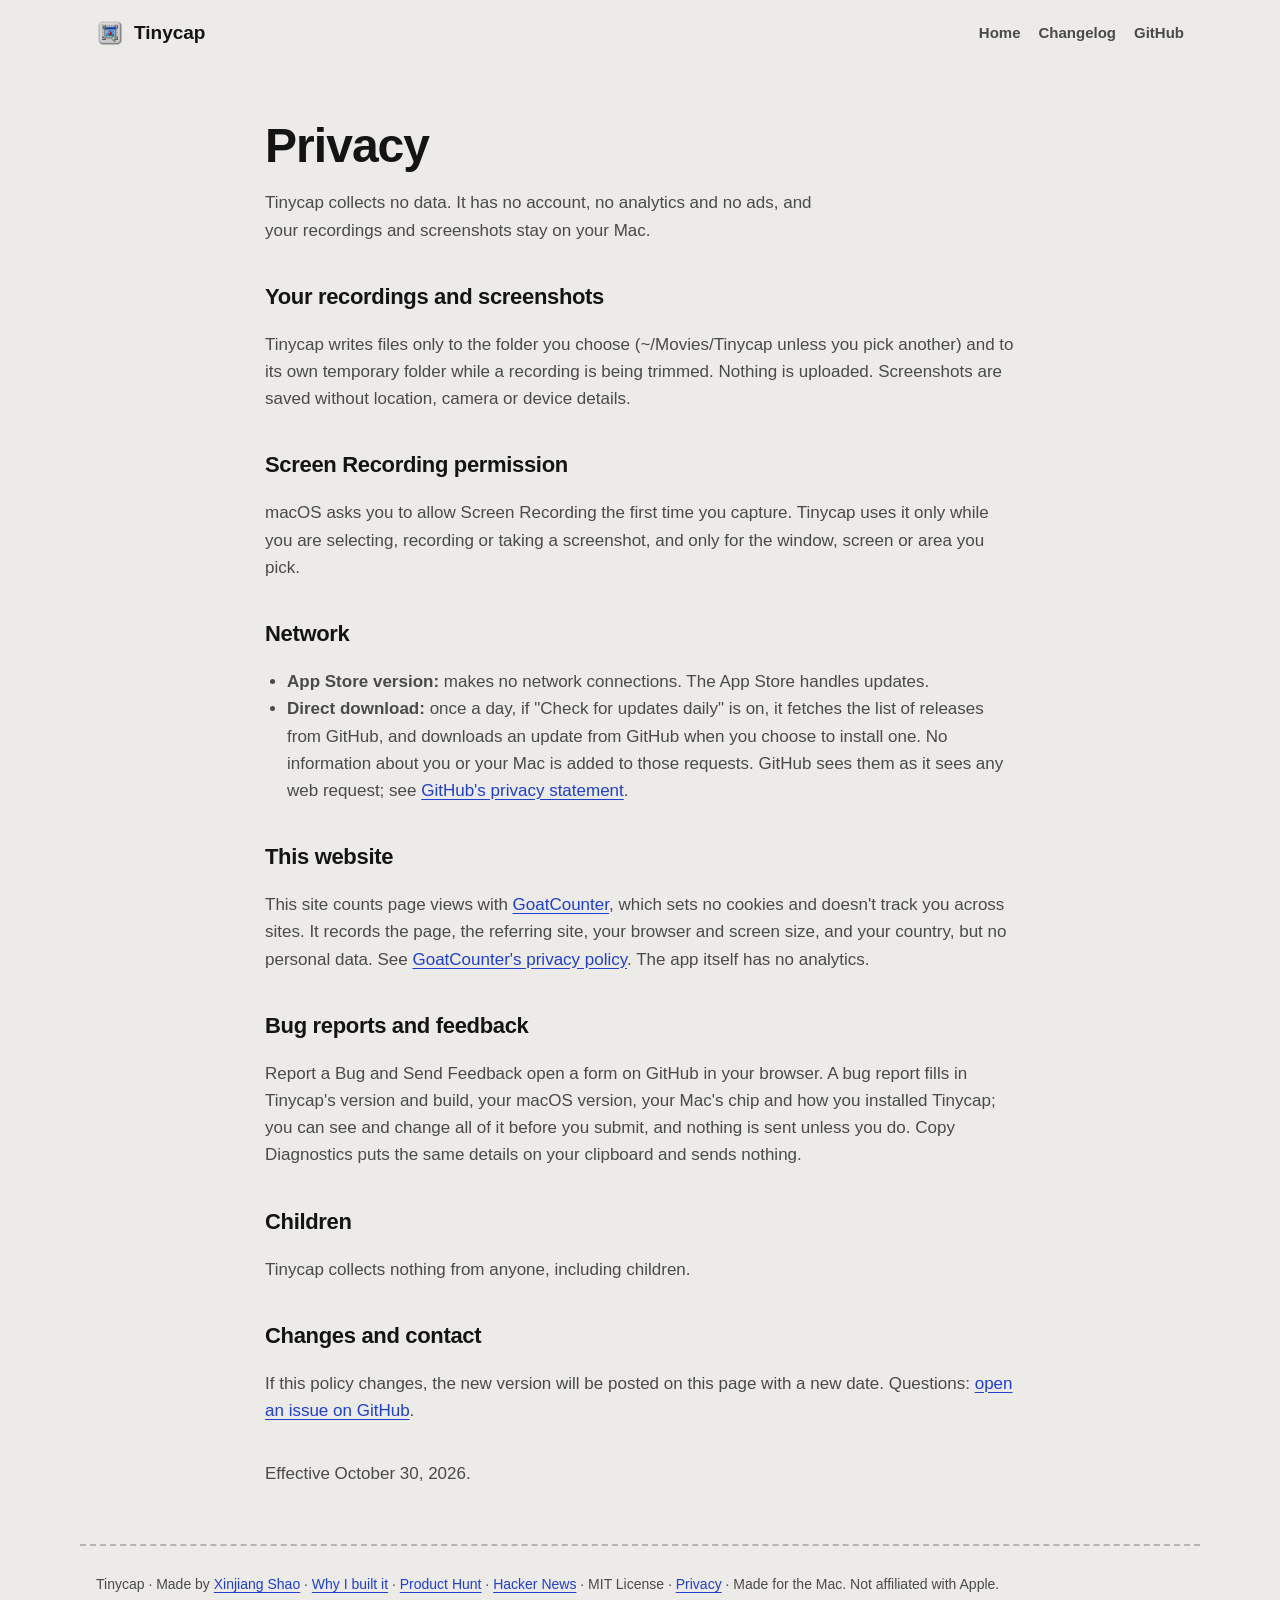
==== privacy.html @ 5b4e9b27 "Link the Show HN post from the footer Add a Hacker News link next to Product Hunt in the footer of t" ====
<!doctype html>
<html lang="en">
<head>
  <meta charset="utf-8">
  <meta name="viewport" content="width=device-width, initial-scale=1">
  <title>Privacy · Tinycap</title>
  <meta name="description" content="Tinycap's privacy policy: it collects no data, has no account or analytics, and keeps your recordings and screenshots on your Mac.">
  <meta name="author" content="Xinjiang Shao">
  <meta name="color-scheme" content="light dark">
  <link rel="icon" type="image/png" sizes="32x32" href="assets/favicon-32.png">
  <link rel="icon" type="image/png" sizes="64x64" href="assets/favicon-64.png">
  <link rel="apple-touch-icon" href="assets/apple-touch-icon.png">
  <link rel="stylesheet" href="styles.css?v=0.4.0-2">
  <style>
    .policy { max-width: 46em; }
    .policy h1 { font-size: clamp(32px, 4.6vw, 48px); }
    .policy h2 { font-size: 22px; margin: 36px 0 10px; }
    .policy p, .policy li { color: var(--ink-soft); font-size: 17px; line-height: 1.6; }
    .policy ul { padding-left: 22px; }
    .policy .fine { margin-top: 36px; }
  </style>
</head>
<body>
  <a class="skip" href="#main">Skip to content</a>

  <header class="top">
    <a class="brand" href="./" aria-label="Tinycap home">
      <img src="assets/favicon-64.png" width="28" height="28" alt="">
      <span>Tinycap</span>
    </a>
    <nav aria-label="Primary">
      <a href="./">Home</a>
      <a href="https://github.com/soleo/tinycap/releases">Changelog</a>
      <a href="https://github.com/soleo/tinycap">GitHub</a>
    </nav>
  </header>

  <main id="main" class="section policy">
    <h1>Privacy</h1>
    <p class="lead">Tinycap collects no data. It has no account, no analytics and no ads, and your recordings and screenshots stay on your Mac.</p>

    <h2>Your recordings and screenshots</h2>
    <p>Tinycap writes files only to the folder you choose (~/Movies/Tinycap unless you pick another) and to its own temporary folder while a recording is being trimmed. Nothing is uploaded. Screenshots are saved without location, camera or device details.</p>

    <h2>Screen Recording permission</h2>
    <p>macOS asks you to allow Screen Recording the first time you capture. Tinycap uses it only while you are selecting, recording or taking a screenshot, and only for the window, screen or area you pick.</p>

    <h2>Network</h2>
    <ul>
      <li><strong>App Store version:</strong> makes no network connections. The App Store handles updates.</li>
      <li><strong>Direct download:</strong> once a day, if "Check for updates daily" is on, it fetches the list of releases from GitHub, and downloads an update from GitHub when you choose to install one. No information about you or your Mac is added to those requests. GitHub sees them as it sees any web request; see <a href="https://docs.github.com/site-policy/privacy-policies/github-general-privacy-statement">GitHub's privacy statement</a>.</li>
    </ul>

    <h2>This website</h2>
    <p>This site counts page views with <a href="https://www.goatcounter.com/">GoatCounter</a>, which sets no cookies and doesn't track you across sites. It records the page, the referring site, your browser and screen size, and your country, but no personal data. See <a href="https://www.goatcounter.com/help/privacy">GoatCounter's privacy policy</a>. The app itself has no analytics.</p>

    <h2>Bug reports and feedback</h2>
    <p>Report a Bug and Send Feedback open a form on GitHub in your browser. A bug report fills in Tinycap's version and build, your macOS version, your Mac's chip and how you installed Tinycap; you can see and change all of it before you submit, and nothing is sent unless you do. Copy Diagnostics puts the same details on your clipboard and sends nothing.</p>

    <h2>Children</h2>
    <p>Tinycap collects nothing from anyone, including children.</p>

    <h2>Changes and contact</h2>
    <p>If this policy changes, the new version will be posted on this page with a new date. Questions: <a href="https://github.com/soleo/tinycap/issues">open an issue on GitHub</a>.</p>

    <p class="fine">Effective October 30, 2026.</p>
  </main>

  <footer class="foot">
    <p>Tinycap · Made by <a href="https://xinjiangshao.com/" rel="author">Xinjiang Shao</a> · <a href="https://xinjiangshao.com/blog/2026-10-29-bogyman-and-tinycap">Why I built it</a> · <a href="https://www.producthunt.com/products/tinycap">Product Hunt</a> · <a href="https://news.ycombinator.com/item?id=50304399">Hacker News</a> · MIT License · <a href="privacy.html">Privacy</a> · Made for the Mac. Not affiliated with Apple.</p>
  </footer>
  <script data-goatcounter="https://tinycap.goatcounter.com/count"
          async src="//gc.zgo.at/count.js"></script>
</body>
</html>
---- styles.css ----
/* Tinycap landing page. Visual language from the app icon: light gray beveled tiles,
   black pixel outlines, a blue title bar, dashed capture corners, a red record dot. */

:root {
  --bg: #ecebe7;
  --paper: #f7f6f2;
  --tile: #d9d8d3;
  --ink: #141414;
  --ink-soft: #4a4a48;
  --line: #141414;
  --hi: #ffffff;
  --lo: #8d8c87;
  --blue: #1f3fd1;
  --blue-ink: #ffffff;
  --red: #e2231a;
  --sky: #4fa3f0;
  --focus: #1f3fd1;
  --shadow: 4px 4px 0 var(--line);
  --radius: 10px;
  --mono: ui-monospace, "SF Mono", Menlo, monospace;
  --sans: -apple-system, BlinkMacSystemFont, "SF Pro Text", "Helvetica Neue", Arial, sans-serif;
}

@media (prefers-color-scheme: dark) {
  :root {
    --bg: #18181a;
    --paper: #212124;
    --tile: #2b2b2f;
    --ink: #f1f0ec;
    --ink-soft: #b4b3ae;
    --line: #000000;
    --hi: #4a4a50;
    --lo: #0c0c0d;
    --blue: #4d6bff;
    --sky: #3d7fc4;
    --focus: #8ea2ff;
    --shadow: 4px 4px 0 #000;
  }
}

* { box-sizing: border-box; }

html { scroll-behavior: smooth; }

@media (prefers-reduced-motion: reduce) {
  html { scroll-behavior: auto; }
  *, *::before, *::after { animation: none !important; transition: none !important; }
}

body {
  margin: 0;
  background: var(--bg);
  color: var(--ink);
  font: 17px/1.55 var(--sans);
  -webkit-font-smoothing: antialiased;
}

a { color: var(--blue); text-underline-offset: 3px; }
a:focus-visible, .button:focus-visible { outline: 3px solid var(--focus); outline-offset: 3px; }

.skip {
  position: absolute; left: -999px; top: 8px;
  background: var(--paper); padding: 8px 12px; border: 2px solid var(--line);
}
.skip:focus { left: 8px; z-index: 10; }

.visually-hidden {
  position: absolute !important; width: 1px; height: 1px; overflow: hidden; clip: rect(0 0 0 0); white-space: nowrap;
}

/* ---------- Header ---------- */

.top {
  max-width: 1120px; margin: 0 auto; padding: 18px 16px;
  display: flex; align-items: center; justify-content: space-between; gap: 16px; flex-wrap: wrap;
}
.brand { display: inline-flex; align-items: center; gap: 10px; color: var(--ink); text-decoration: none; font-weight: 800; font-size: 19px; }
.top nav { display: flex; gap: 18px; flex-wrap: wrap; }
.top nav a { color: var(--ink-soft); text-decoration: none; font-weight: 600; font-size: 15px; }
.top nav a:hover { color: var(--ink); text-decoration: underline; }

/* ---------- Hero ---------- */

.hero {
  max-width: 1120px; margin: 0 auto; padding: 24px 16px 56px;
  display: grid; grid-template-columns: minmax(0, 1fr) minmax(0, 1.05fr); gap: 48px; align-items: center;
}
.hero-icon { display: block; width: 112px; height: 112px; image-rendering: auto; margin-bottom: 12px; }
h1 { font-size: clamp(36px, 5.4vw, 60px); line-height: 1.04; letter-spacing: -0.02em; margin: 0 0 18px; font-weight: 850; }
.lead { font-size: 20px; color: var(--ink-soft); margin: 0 0 26px; max-width: 34em; }
.lead strong { color: var(--ink); }
.cta { display: flex; gap: 14px; flex-wrap: wrap; margin-bottom: 18px; }
.ph-badge { display: inline-block; margin-bottom: 18px; }
.ph-badge img { display: block; }
.fine { font-size: 14px; color: var(--ink-soft); margin: 0; }
.fine.brew { margin-top: 10px; }
.fine code {
  font: 600 13px var(--mono); color: var(--ink); padding: 2px 7px; border-radius: 6px;
  background: var(--tile); border: 1px solid var(--line); display: inline-block; max-width: 100%; overflow-wrap: anywhere; user-select: all;
}

/* Beveled, pixel-outlined buttons, like the icon's tile. */
.button {
  display: inline-flex; align-items: center; gap: 10px;
  padding: 13px 20px; border-radius: 8px;
  background: var(--tile); color: var(--ink); text-decoration: none; font-weight: 750; font-size: 17px;
  border: 2px solid var(--line);
  box-shadow: inset 2px 2px 0 var(--hi), inset -2px -2px 0 var(--lo), var(--shadow);
  transition: transform .08s ease, box-shadow .08s ease;
}
.button:hover { transform: translate(-1px, -1px); box-shadow: inset 2px 2px 0 var(--hi), inset -2px -2px 0 var(--lo), 5px 5px 0 var(--line); }
.button:active { transform: translate(3px, 3px); box-shadow: inset 2px 2px 0 var(--lo), inset -2px -2px 0 var(--hi), 1px 1px 0 var(--line); }
.button.primary { background: var(--blue); color: var(--blue-ink); box-shadow: inset 2px 2px 0 rgba(255,255,255,.35), inset -2px -2px 0 rgba(0,0,0,.35), var(--shadow); }
.rec { width: 12px; height: 12px; border-radius: 50%; background: var(--red); box-shadow: 0 0 0 2px rgba(0,0,0,.5); }

/* ---------- Demo illustration ---------- */

.demo { margin: 0; }
.demo figcaption { font-size: 14px; color: var(--ink-soft); margin-top: 12px; text-align: center; }
.screen {
  position: relative; aspect-ratio: 16 / 11; border-radius: var(--radius); overflow: hidden;
  border: 3px solid var(--line); box-shadow: 8px 8px 0 var(--line);
  background:
    radial-gradient(ellipse at 30% 25%, rgba(255,255,255,.55), transparent 55%),
    linear-gradient(170deg, var(--sky) 0%, #2f6fd6 55%, #1f8a8f 100%);
  font-family: var(--sans); font-size: 13px; color: #111;
}
.menubar {
  position: absolute; inset: 0 0 auto 0; height: 26px; display: flex; align-items: center; gap: 12px; padding: 0 12px;
  background: rgba(246,246,246,.88); border-bottom: 1px solid rgba(0,0,0,.15); z-index: 3;
}
.apple { width: 12px; height: 14px; border-radius: 6px 6px 5px 5px; background: #111; opacity: .85; }
.menubar-spacer { flex: 1; }
.menubar-icon { display: inline-flex; padding: 2px 4px; border-radius: 4px; background: rgba(0,0,0,.14); }
.menubar-icon img { filter: grayscale(1) contrast(1.4); }
.clock { font-weight: 600; font-size: 12px; }
.menu {
  position: absolute; top: 30px; right: 12px; width: 206px; padding: 5px; z-index: 4;
  background: rgba(250,250,250,.97); border-radius: 8px; border: 1px solid rgba(0,0,0,.2);
  box-shadow: 0 10px 28px rgba(0,0,0,.28);
}
.menu-item { display: flex; justify-content: space-between; align-items: center; padding: 2.5px 9px; border-radius: 5px; font-size: 12.5px; }
.menu-item.active { background: #2f6fe8; color: #fff; }
.menu-item kbd { font: 12px var(--sans); color: inherit; opacity: .6; background: none; border: 0; padding: 0; box-shadow: none; }
.menu-item.active kbd { opacity: .9; }
.chev { opacity: .5; }
.menu-sep { height: 1px; background: rgba(0,0,0,.12); margin: 3px 8px; }
.dim { position: absolute; inset: 26px 0 0 0; background: rgba(0,0,0,.34); z-index: 1; }
.selection {
  position: absolute; left: 6%; top: 34%; width: 44%; height: 42%; z-index: 2;
  background: linear-gradient(170deg, rgba(79,163,240,.0), rgba(0,0,0,0));
  box-shadow: 0 0 0 9999px rgba(0,0,0,0); outline: 1px dashed #fff; outline-offset: 0;
  backdrop-filter: brightness(1.55);
}
.selection .size {
  position: absolute; left: 0; top: -26px; padding: 2px 7px; border-radius: 4px;
  background: rgba(0,0,0,.75); color: #fff; font: 600 12px var(--mono);
}
.h { position: absolute; width: 8px; height: 8px; background: #fff; border: 1px solid rgba(0,0,0,.6); }
.tl { left: -4px; top: -4px; } .tr { right: -4px; top: -4px; } .bl { left: -4px; bottom: -4px; } .br { right: -4px; bottom: -4px; }
.tm { left: calc(50% - 4px); top: -4px; } .bm { left: calc(50% - 4px); bottom: -4px; }
.ml { left: -4px; top: calc(50% - 4px); } .mr { right: -4px; top: calc(50% - 4px); }
.bar {
  position: absolute; left: 6%; top: calc(34% + 42% + 14px); z-index: 2;
  display: flex; gap: 8px; align-items: center; padding: 7px 8px 7px 11px; border-radius: 9px;
  background: rgba(30,30,32,.9); color: #f2f2f2; font-size: 12px;
}
.bar .pop, .bar .btn { padding: 2px 9px; border-radius: 5px; background: rgba(255,255,255,.16); }
.bar .btn.red { background: var(--red); color: #fff; font-weight: 600; }

/* ---------- Sections ---------- */

.section { max-width: 1120px; margin: 0 auto; padding: 56px 16px; }
.section h2 { font-size: clamp(28px, 3.6vw, 40px); letter-spacing: -0.015em; margin: 0 0 22px; font-weight: 820; }
.section p { color: var(--ink-soft); }

.grid { display: grid; grid-template-columns: repeat(4, minmax(0, 1fr)); gap: 18px; }
.tile {
  background: var(--paper); border: 2px solid var(--line); border-radius: var(--radius); padding: 18px 18px 6px;
  box-shadow: inset 2px 2px 0 var(--hi), inset -2px -2px 0 var(--lo), var(--shadow);
}
.tile h3 { font-size: 17px; margin: 0 0 8px; display: flex; gap: 8px; align-items: baseline; line-height: 1.3; }
.tile p { font-size: 15px; margin: 0 0 12px; }
.glyph { color: var(--blue); font-family: var(--mono); }

.steps { list-style: none; padding: 0; margin: 0; display: grid; grid-template-columns: repeat(4, minmax(0, 1fr)); gap: 18px; counter-reset: none; }
.steps li { display: flex; gap: 14px; align-items: flex-start; padding: 16px; border: 2px dashed var(--line); border-radius: var(--radius); background: color-mix(in srgb, var(--paper) 60%, transparent); }
.steps h3 { margin: 0 0 4px; font-size: 18px; }
.steps p { margin: 0; font-size: 15px; }
.n {
  flex: none; width: 34px; height: 34px; display: grid; place-items: center; border-radius: 6px;
  background: var(--blue); color: #fff; font: 800 17px var(--mono); border: 2px solid var(--line);
}

.split { display: grid; grid-template-columns: minmax(0, 1fr) minmax(0, 1fr); gap: 40px; align-items: center; }

/* ---------- Screenshots ---------- */

.shots { align-items: center; }
.shots p { font-size: 19px; margin: 0; }
.shot-tiles { margin-top: 36px; grid-template-columns: repeat(3, minmax(0, 1fr)); }
.markup { margin: 0; }
.markup img {
  display: block; width: 100%; height: auto; border-radius: var(--radius);
  border: 3px solid var(--line); box-shadow: 8px 8px 0 var(--line);
}
.markup figcaption { font-size: 14px; color: var(--ink-soft); margin-top: 12px; text-align: center; }


.keys { width: 100%; border-collapse: separate; border-spacing: 0; background: var(--paper); border: 2px solid var(--line); border-radius: var(--radius); box-shadow: var(--shadow); overflow: hidden; }
.keys th, .keys td { padding: 13px 18px; text-align: left; border-bottom: 1px solid color-mix(in srgb, var(--ink) 14%, transparent); }
.keys tr:last-child th, .keys tr:last-child td { border-bottom: 0; }
.keys th { font-weight: 600; }
.keys td { text-align: right; }
kbd {
  font: 600 15px var(--mono); padding: 3px 8px; border-radius: 6px;
  background: var(--tile); border: 1px solid var(--line); box-shadow: inset -1px -2px 0 var(--lo);
}

.code {
  margin: 0; padding: 20px 22px; overflow-x: auto; border-radius: var(--radius);
  background: #111214; color: #e8e8e3; border: 2px solid var(--line); box-shadow: var(--shadow);
  font: 15px/1.7 var(--mono);
}

.final { text-align: center; display: flex; flex-direction: column; align-items: center; gap: 6px; }
.final h2 { margin-bottom: 4px; }
.final p { max-width: 36em; margin: 0 0 16px; }
.final .fine { margin-top: 16px; }

.foot { max-width: 1120px; margin: 0 auto; padding: 28px 16px 44px; border-top: 2px dashed color-mix(in srgb, var(--ink) 25%, transparent); }
.foot p { margin: 0; font-size: 14px; color: var(--ink-soft); }

/* ---------- Responsive ---------- */

@media (max-width: 1000px) {
  .grid { grid-template-columns: repeat(2, minmax(0, 1fr)); }
  .steps { grid-template-columns: repeat(2, minmax(0, 1fr)); }
}
@media (max-width: 820px) {
  .hero { grid-template-columns: 1fr; gap: 36px; }
  .split { grid-template-columns: 1fr; gap: 20px; }
}
@media (max-width: 560px) {
  body { font-size: 16px; }
  .grid, .steps { grid-template-columns: 1fr; }
  .compact-hide { display: none; }
  .lead { font-size: 18px; }
  .menu { right: 10px; width: 190px; }
  .menu-item { font-size: 11px; padding: 1.5px 8px; }
  .bar { left: 4%; gap: 5px; font-size: 11px; }
  .selection { left: 6%; width: 56%; }
  .top nav { gap: 14px; }
}
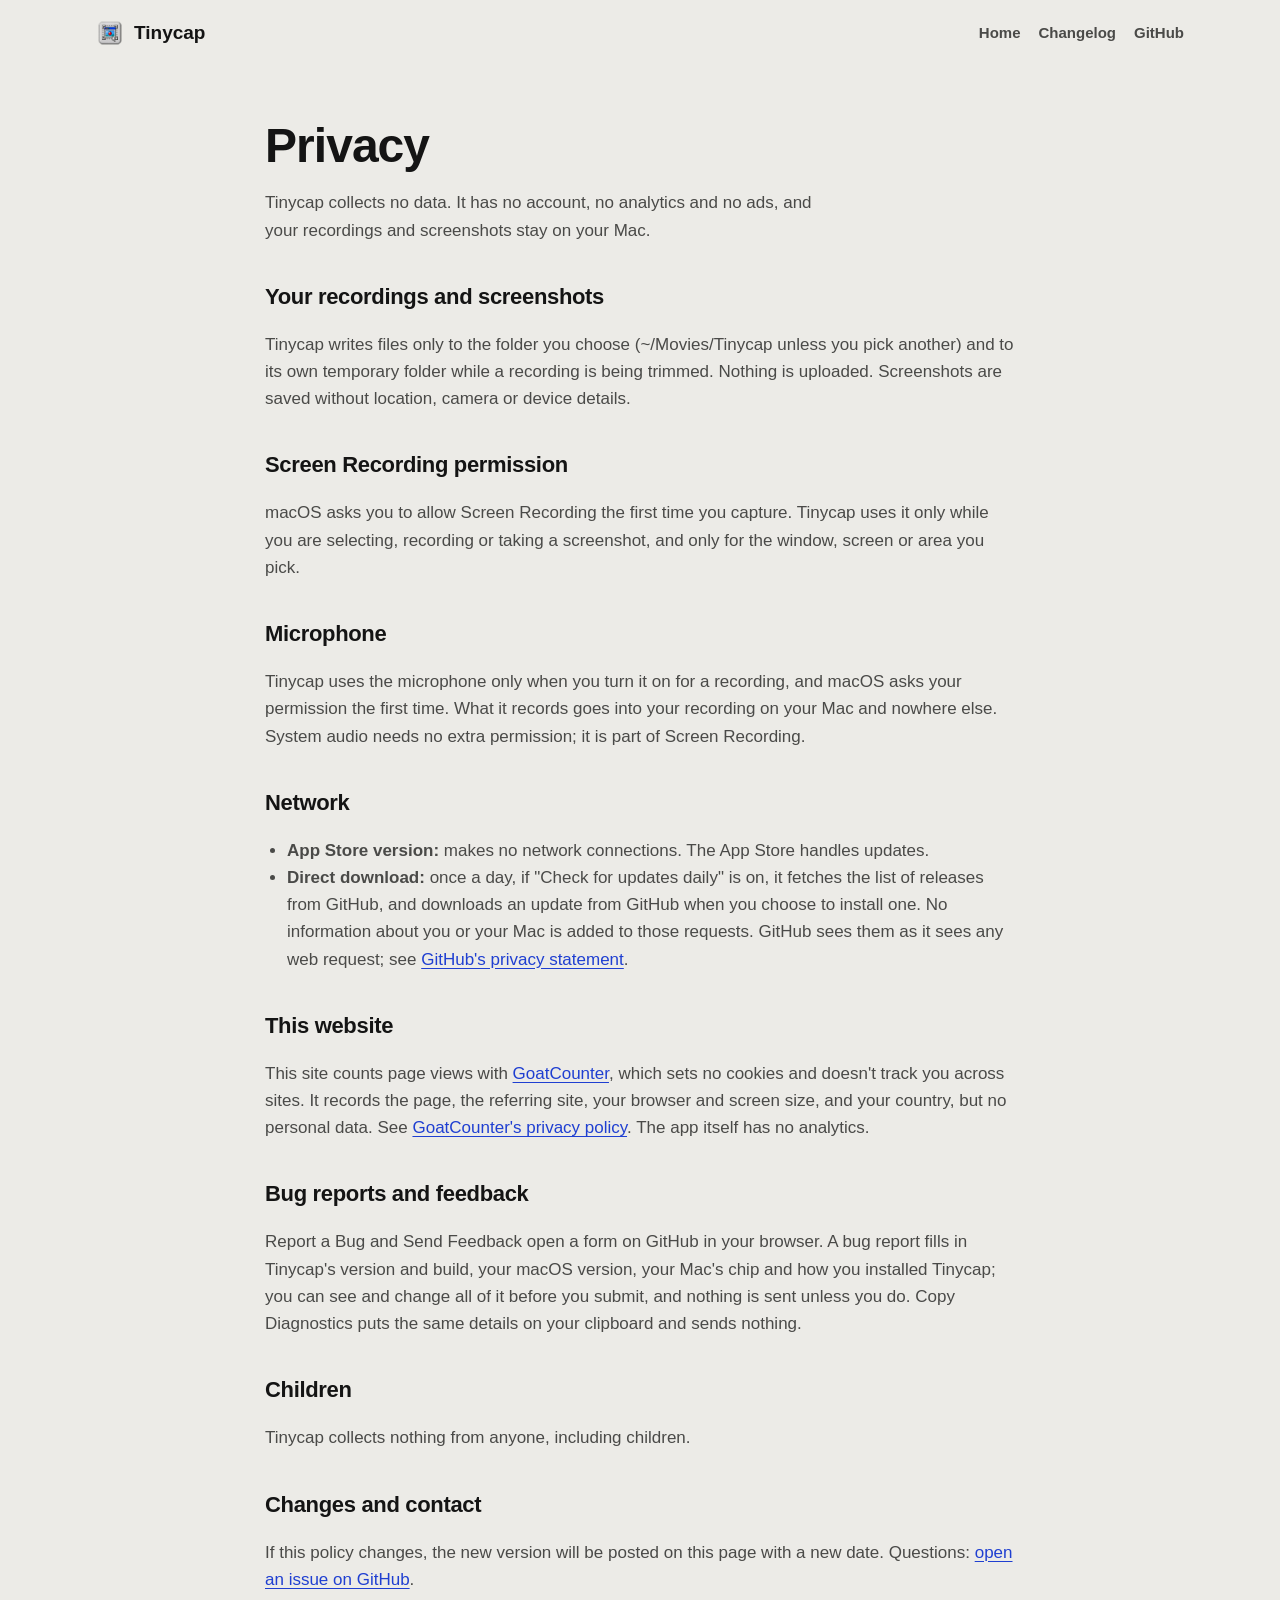
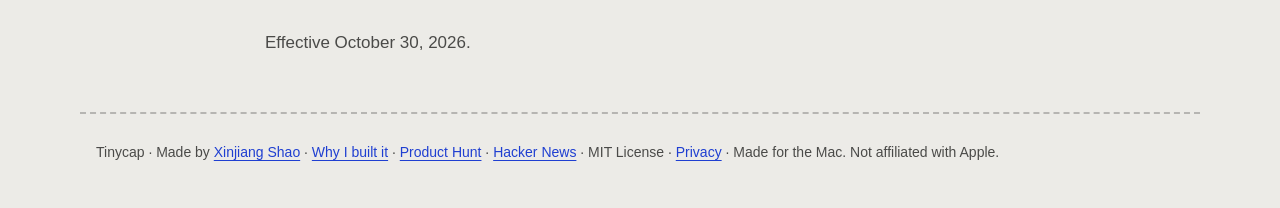
==== commit 2b847c71: "Update the site for 0.5.0 Point the download buttons at the 0.5.0 DMG, show its version and size (6." ====
--- a/privacy.html
+++ b/privacy.html
@@ -10,7 +10,7 @@
   <link rel="icon" type="image/png" sizes="32x32" href="assets/favicon-32.png">
   <link rel="icon" type="image/png" sizes="64x64" href="assets/favicon-64.png">
   <link rel="apple-touch-icon" href="assets/apple-touch-icon.png">
-  <link rel="stylesheet" href="styles.css?v=0.4.0-2">
+  <link rel="stylesheet" href="styles.css?v=0.5.0">
   <style>
     .policy { max-width: 46em; }
     .policy h1 { font-size: clamp(32px, 4.6vw, 48px); }
@@ -45,6 +45,9 @@
     <h2>Screen Recording permission</h2>
     <p>macOS asks you to allow Screen Recording the first time you capture. Tinycap uses it only while you are selecting, recording or taking a screenshot, and only for the window, screen or area you pick.</p>
 
+    <h2>Microphone</h2>
+    <p>Tinycap uses the microphone only when you turn it on for a recording, and macOS asks your permission the first time. What it records goes into your recording on your Mac and nowhere else. System audio needs no extra permission; it is part of Screen Recording.</p>
+
     <h2>Network</h2>
     <ul>
       <li><strong>App Store version:</strong> makes no network connections. The App Store handles updates.</li>
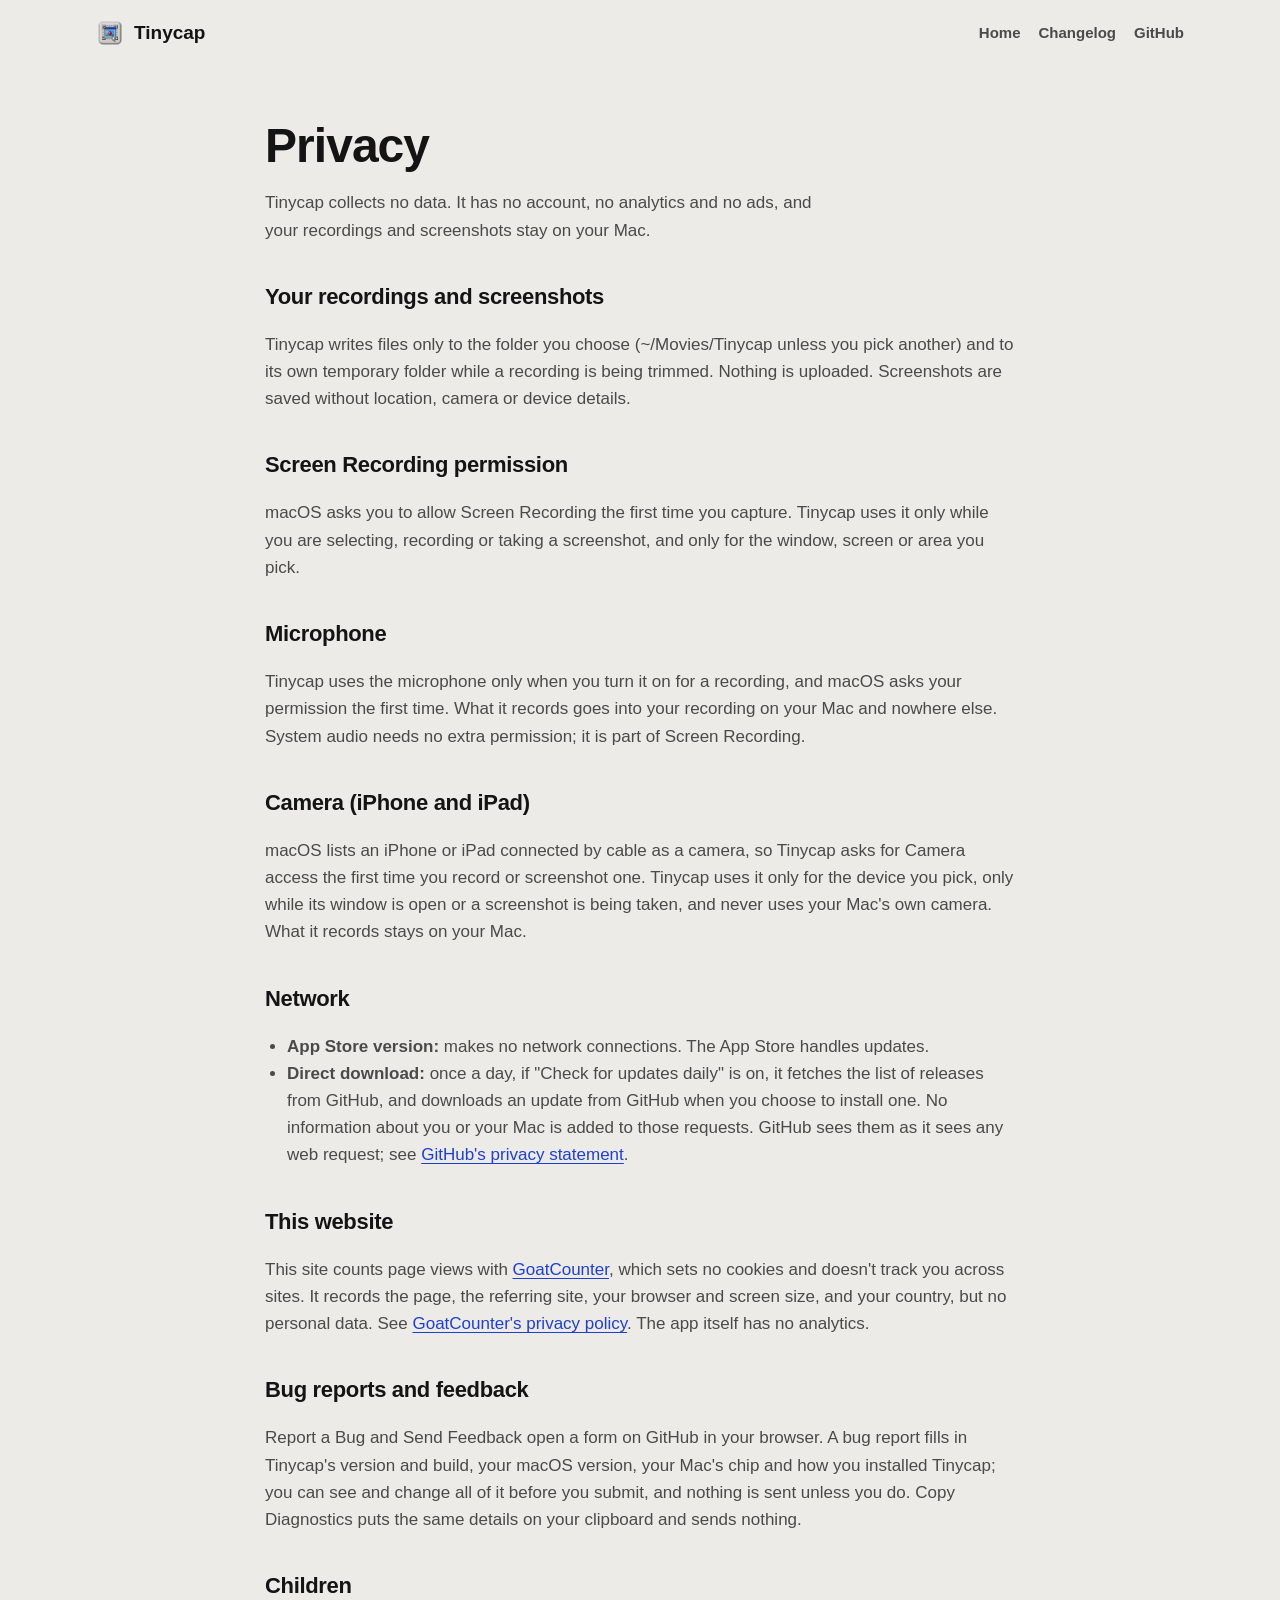
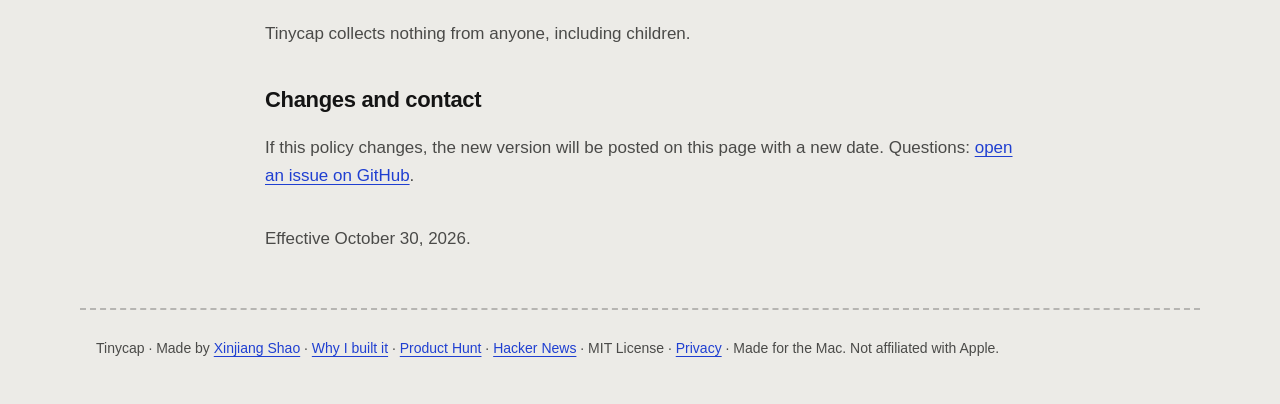
==== commit e50d2e4b: "Tinycap 0.7.0: iPhone and iPad capture Adds an iPhone and iPad section and nav link, mentions device" ====
--- a/privacy.html
+++ b/privacy.html
@@ -7,10 +7,21 @@
   <meta name="description" content="Tinycap's privacy policy: it collects no data, has no account or analytics, and keeps your recordings and screenshots on your Mac.">
   <meta name="author" content="Xinjiang Shao">
   <meta name="color-scheme" content="light dark">
+  <link rel="canonical" href="https://soleo.github.io/tinycap/privacy.html">
+  <meta property="og:type" content="website">
+  <meta property="og:site_name" content="Tinycap">
+  <meta property="og:url" content="https://soleo.github.io/tinycap/privacy.html">
+  <meta property="og:title" content="Privacy · Tinycap">
+  <meta property="og:description" content="Tinycap collects no data, has no account or analytics, and keeps your recordings and screenshots on your Mac.">
+  <meta property="og:image" content="https://soleo.github.io/tinycap/assets/og-image.png">
+  <meta property="og:image:width" content="1200">
+  <meta property="og:image:height" content="630">
+  <meta property="og:image:alt" content="Tinycap app icon next to the headline: Capture your screen. Get a small file.">
+  <meta name="twitter:card" content="summary_large_image">
   <link rel="icon" type="image/png" sizes="32x32" href="assets/favicon-32.png">
   <link rel="icon" type="image/png" sizes="64x64" href="assets/favicon-64.png">
   <link rel="apple-touch-icon" href="assets/apple-touch-icon.png">
-  <link rel="stylesheet" href="styles.css?v=0.5.0">
+  <link rel="stylesheet" href="styles.css?v=0.7.0">
   <style>
     .policy { max-width: 46em; }
     .policy h1 { font-size: clamp(32px, 4.6vw, 48px); }
@@ -48,6 +59,9 @@
     <h2>Microphone</h2>
     <p>Tinycap uses the microphone only when you turn it on for a recording, and macOS asks your permission the first time. What it records goes into your recording on your Mac and nowhere else. System audio needs no extra permission; it is part of Screen Recording.</p>
 
+    <h2>Camera (iPhone and iPad)</h2>
+    <p>macOS lists an iPhone or iPad connected by cable as a camera, so Tinycap asks for Camera access the first time you record or screenshot one. Tinycap uses it only for the device you pick, only while its window is open or a screenshot is being taken, and never uses your Mac's own camera. What it records stays on your Mac.</p>
+
     <h2>Network</h2>
     <ul>
       <li><strong>App Store version:</strong> makes no network connections. The App Store handles updates.</li>
